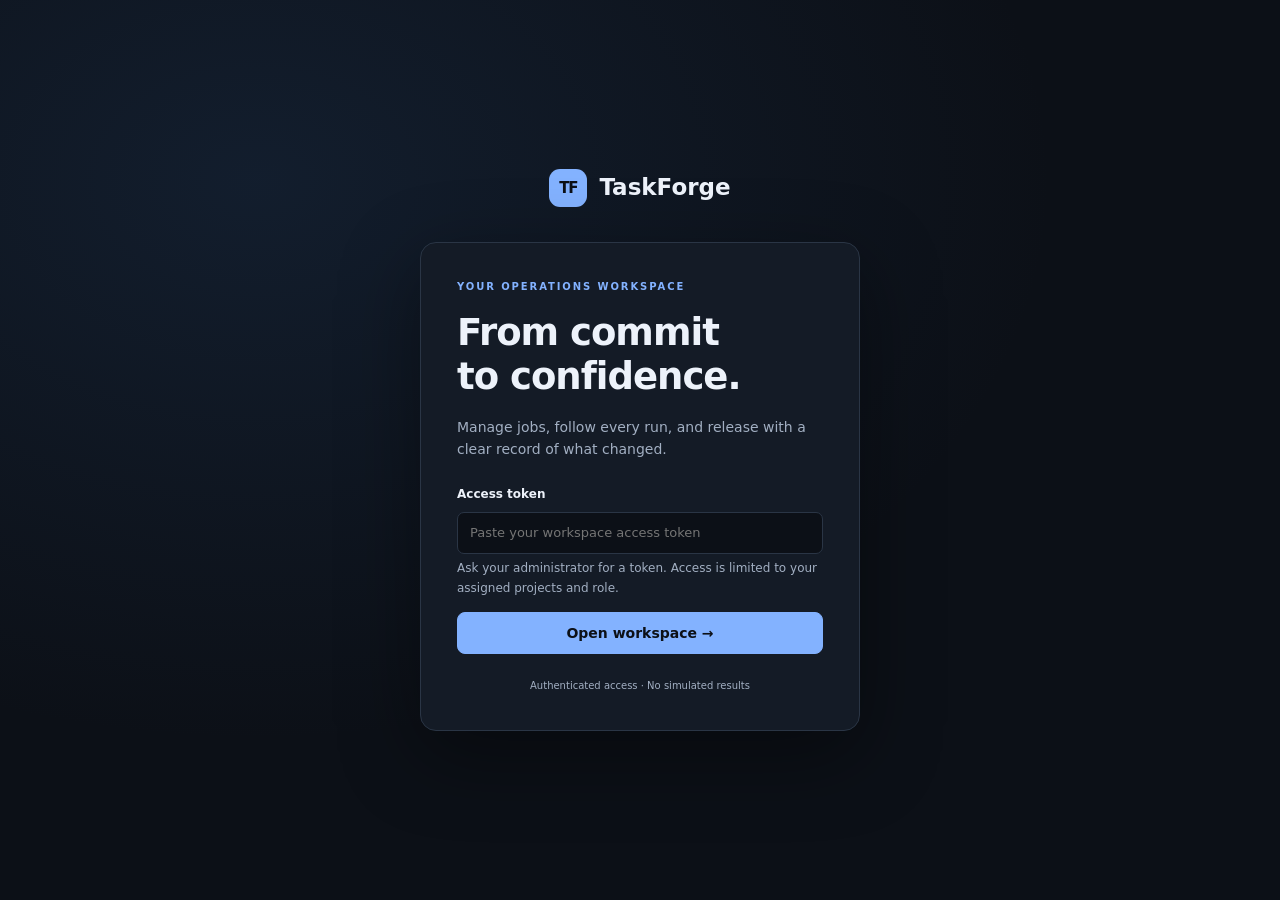
==== taskforge/dashboard/index.html @ 5762fb75 "add new change" ====
<!doctype html>
<html lang="en" data-theme="dark"><head><meta charset="utf-8"><meta name="viewport" content="width=device-width,initial-scale=1"><meta name="description" content="TaskForge pipeline operations and controlled deployments."><title>TaskForge · Pipeline operations</title><link rel="icon" href="data:,"><link rel="stylesheet" href="styles.css"><script src="app.js" defer></script></head><body>
<a class="skip-link" href="#main">Skip to content</a>
<section id="login" class="login-wrap"><div class="login-brand"><span class="brand-mark">TF</span>TaskForge</div><form id="login-form" class="login-card"><span class="eyebrow">YOUR OPERATIONS WORKSPACE</span><h1>From commit<br>to confidence.</h1><p class="muted">Manage jobs, follow every run, and release with a clear record of what changed.</p><label for="access-token">Access token</label><input id="access-token" type="password" required minlength="32" autocomplete="off" placeholder="Paste your workspace access token"><p class="hint">Ask your administrator for a token. Access is limited to your assigned projects and role.</p><p id="login-error" class="error-text" role="alert"></p><button class="primary" id="connect" type="submit">Open workspace →</button><div class="login-foot">Authenticated access · No simulated results</div></form></section>
<div id="workspace" class="app-shell" hidden><aside class="sidebar"><a class="brand" href="#overview"><span class="brand-mark">TF</span><span>TaskForge<small>PIPELINE OPERATIONS</small></span></a><span class="nav-label">WORKSPACE</span><nav id="navigation" aria-label="Main navigation"></nav><div class="sidebar-bottom"><span class="status-dot"></span><span id="connection">Connected</span><small id="identity"></small></div></aside>
<div class="main-wrap"><header class="topbar"><div class="breadcrumb">Workspace <span>/</span> <strong id="breadcrumb">Overview</strong></div><div class="topbar-actions"><button id="refresh" class="quiet">Refresh</button><button id="theme" class="quiet">Light mode</button><button id="logout" class="quiet">Sign out</button></div></header><div id="connection-error" class="connection-error" role="alert" hidden></div><main id="main" tabindex="-1"><div class="page-heading"><div><span class="eyebrow" id="page-eyebrow">WORKSPACE PULSE</span><h1 id="page-title">Overview</h1><p id="page-description" class="muted"></p></div><div id="page-actions"></div></div><div id="content" aria-live="polite"></div><footer>TaskForge · <span id="updated">Waiting for data</span></footer></main></div></div>
<dialog id="editor" aria-labelledby="dialog-title"><div class="dialog-heading"><div><span class="eyebrow" id="dialog-eyebrow">CONFIGURATION</span><h2 id="dialog-title">Create job</h2></div><button class="icon-button" id="close-dialog" aria-label="Close dialog">×</button></div><div id="dialog-content"></div></dialog><div id="toast-region" class="toast-region" role="status" aria-live="polite"></div></body></html>
---- taskforge/dashboard/styles.css ----
:root{font-family:Inter,ui-sans-serif,system-ui,-apple-system,"Segoe UI",sans-serif;color-scheme:dark;--bg:#0c1017;--sidebar:#10151e;--panel:#141b26;--panel2:#1b2432;--line:#2a3545;--text:#edf2fa;--muted:#a2afc2;--accent:#83b2ff;--accent-bg:#223e67;--green:#7bddba;--red:#ff9d9d;--amber:#f7ce79;--shadow:0 24px 80px #0006}
:root[data-theme=light]{color-scheme:light;--bg:#f4f6fa;--sidebar:#fff;--panel:#fff;--panel2:#edf1f7;--line:#d6dee9;--text:#192538;--muted:#526378;--accent:#225bb4;--accent-bg:#e1ecff;--green:#127a54;--red:#b32d39;--amber:#845c05;--shadow:0 24px 80px #19253825}
*{box-sizing:border-box}body{margin:0;background:var(--bg);color:var(--text);font-size:14px;line-height:1.6}[hidden]{display:none!important}button,input,textarea,select{font:inherit}button{cursor:pointer;border:1px solid var(--line);background:var(--panel2);color:var(--text);border-radius:8px;padding:9px 15px;min-height:40px;font-weight:600}button:hover:not(:disabled){background:var(--line)}button:disabled{opacity:.45;cursor:not-allowed}button.primary{background:var(--accent);border-color:var(--accent);color:var(--bg)}button.primary:hover:not(:disabled){filter:brightness(1.12);background:var(--accent)}button.quiet{background:transparent;border-color:transparent;color:var(--muted)}button.danger{color:var(--red)}a{color:var(--accent);text-decoration:none}:focus-visible{outline:3px solid var(--accent);outline-offset:3px}h1,h2,h3,p{margin-top:0}h1{font-size:32px;line-height:1.2;letter-spacing:-1px;margin-bottom:10px}h2{font-size:20px;line-height:1.3;letter-spacing:-.4px;margin-bottom:8px}h3{font-size:15px;margin-bottom:6px}small,.muted,.hint{color:var(--muted)}.eyebrow{display:block;color:var(--accent);font-size:10px;font-weight:750;letter-spacing:1.9px;margin-bottom:12px}.hint{font-size:12px;line-height:1.6;margin:5px 0 14px}.skip-link{position:absolute;left:20px;top:-80px;padding:10px;background:var(--panel);z-index:99}.skip-link:focus{top:10px}.brand-mark{display:grid;place-items:center;width:38px;height:38px;border-radius:11px;background:var(--accent);color:var(--bg);font-size:15px;font-weight:850;letter-spacing:-1px;flex-shrink:0}.app-shell{display:flex;min-height:100vh}.sidebar{width:240px;position:fixed;inset:0 auto 0 0;background:var(--sidebar);border-right:1px solid var(--line);padding:28px 18px;display:flex;flex-direction:column}.brand{display:flex;align-items:center;gap:12px;color:var(--text);font-size:20px;font-weight:750;margin:0 8px 45px}.brand small{display:block;font-size:8px;letter-spacing:1.3px;margin-top:2px}.nav-label{font-size:9px;letter-spacing:1.8px;color:var(--muted);padding:0 14px;margin-bottom:12px}nav{display:flex;flex-direction:column;gap:6px}.nav-link{display:flex;align-items:center;gap:13px;border-radius:8px;color:var(--muted);padding:10px 14px;font-weight:550}.nav-link:hover{background:var(--panel2);color:var(--text)}.nav-link[aria-current=page]{background:var(--accent-bg);color:var(--accent)}.nav-symbol{font-size:17px;width:20px;text-align:center}.sidebar-bottom{margin-top:auto;padding:20px 12px 0;border-top:1px solid var(--line);font-size:12px}.sidebar-bottom small{display:block;margin-top:8px}.status-dot{display:inline-block;width:7px;height:7px;border-radius:50%;background:var(--green);margin-right:8px}.main-wrap{margin-left:240px;flex:1;min-width:0}.topbar{height:76px;border-bottom:1px solid var(--line);display:flex;justify-content:space-between;align-items:center;padding:0 38px;background:var(--sidebar)}.breadcrumb{color:var(--muted);font-size:12px}.breadcrumb span{margin:0 12px;color:var(--line)}.breadcrumb strong{font-weight:500;color:var(--text)}.topbar-actions{display:flex;gap:4px}.topbar-actions button{font-size:12px}main{padding:36px 38px 20px;max-width:1600px;margin:0 auto}.page-heading{display:flex;justify-content:space-between;align-items:center;gap:20px;margin-bottom:28px}.page-heading p{margin:0}#page-actions{display:flex;gap:8px;flex-shrink:0}.stat-grid{display:grid;grid-template-columns:repeat(4,1fr);gap:16px;margin-bottom:26px}.stat-card,.panel{background:var(--panel);border:1px solid var(--line);border-radius:12px}.stat-card{padding:21px 23px}.stat-label{color:var(--muted);font-size:12px;display:flex;justify-content:space-between}.stat-value{font-size:34px;font-weight:650;letter-spacing:-1.3px;margin:10px 0 3px;line-height:1.1}.stat-caption{font-size:11px;color:var(--muted)}.panel{overflow:hidden;margin-bottom:20px}.panel-heading{padding:20px 23px;border-bottom:1px solid var(--line);display:flex;align-items:center;justify-content:space-between;gap:12px}.panel-heading h2{font-size:15px;margin:0}.panel-body{padding:22px}.panel-heading small{font-size:11px}.table-wrap{overflow:auto}table{width:100%;border-collapse:collapse;text-align:left;white-space:nowrap}th{font-size:10px;text-transform:uppercase;letter-spacing:1px;color:var(--muted);font-weight:600;padding:13px 22px;background:var(--panel2)}td{padding:17px 22px;border-top:1px solid var(--line);font-size:12px}td .cell-title{font-size:13px;font-weight:600;display:block;color:var(--text)}td small{display:block;font-size:11px;margin-top:3px}td button{font-size:11px;padding:6px 10px;min-height:34px;margin-right:5px}tbody tr:hover{background:var(--panel2)}.badge{display:inline-flex;align-items:center;gap:6px;font-size:10px;font-weight:650;padding:4px 9px;border:1px solid var(--line);border-radius:6px;text-transform:capitalize}.badge:before{content:"";width:5px;height:5px;background:currentColor;border-radius:50%}.badge.success,.badge.active{color:var(--green)}.badge.failed,.badge.lost,.badge.timed_out{color:var(--red)}.badge.running,.badge.queued{color:var(--accent)}.badge.waiting_approval,.badge.paused{color:var(--amber)}.badge.cancelled,.badge.skipped{color:var(--muted)}.empty{padding:54px 24px;text-align:center}.empty-symbol{font-size:29px;color:var(--accent);margin-bottom:14px}.empty h3{font-size:17px}.empty p{max-width:430px;margin:8px auto 20px;color:var(--muted);font-size:13px}.toolbar{display:flex;gap:12px;margin-bottom:20px}.toolbar input{max-width:420px}.grid-2{display:grid;grid-template-columns:1fr 1fr;gap:20px}.flow{display:flex;flex-wrap:wrap;gap:10px;align-items:center}.flow-step{border:1px solid var(--line);padding:12px 16px;border-radius:8px;background:var(--panel2);min-width:130px}.flow-step strong{display:block;font-size:12px}.flow-step small{font-size:10px}.flow-arrow{color:var(--muted)}.info-strip{border:1px solid var(--line);border-left:3px solid var(--accent);padding:14px 18px;border-radius:8px;color:var(--muted);font-size:12px;margin-bottom:22px;background:var(--panel);overflow-wrap:anywhere}.connection-error{padding:12px 38px;background:var(--panel2);color:var(--red);border-bottom:1px solid var(--red)}footer{margin-top:32px;color:var(--muted);font-size:10px}dialog{border:1px solid var(--line);border-radius:15px;background:var(--panel);color:var(--text);width:min(780px,calc(100vw - 32px));max-height:90vh;padding:0;box-shadow:var(--shadow)}dialog::backdrop{background:#03070dcc;backdrop-filter:blur(4px)}.dialog-heading{padding:23px 27px;border-bottom:1px solid var(--line);display:flex;justify-content:space-between;align-items:center}.dialog-heading .eyebrow{margin-bottom:6px}.dialog-heading h2{margin:0}.icon-button{font-size:25px;font-weight:400;padding:0 12px;background:transparent;border:0}#dialog-content{padding:25px 27px}.form-grid{display:grid;grid-template-columns:1fr 1fr;gap:16px}.field{margin-bottom:16px}.field label,label{display:block;font-size:12px;font-weight:600;margin-bottom:7px}.field.full{grid-column:1/-1}input,textarea,select{width:100%;background:var(--bg);border:1px solid var(--line);border-radius:7px;padding:10px 12px;color:var(--text);min-height:42px;font-size:13px}textarea{resize:vertical;min-height:105px;font-family:ui-monospace,Consolas,monospace;line-height:1.6}input[readonly]{color:var(--muted)}.form-actions{display:flex;justify-content:flex-end;gap:10px;border-top:1px solid var(--line);padding-top:20px;margin-top:15px}.error-text{color:var(--red);font-size:12px;white-space:pre-wrap}.log-terminal{background:#080d14;color:#d6e2f2;border:1px solid var(--line);border-radius:8px;white-space:pre-wrap;overflow-wrap:anywhere;overflow:auto;max-height:400px;min-height:150px;padding:18px;font:12px/1.7 ui-monospace,Consolas,monospace}.detail-grid{display:grid;grid-template-columns:1fr 1fr;gap:14px;margin:16px 0}.detail-item{overflow-wrap:anywhere}.detail-item small{display:block;font-size:10px;text-transform:uppercase;letter-spacing:.7px}.detail-item strong{font-size:12px;font-weight:500}.artifact{display:flex;align-items:center;justify-content:space-between;gap:10px;padding:12px 0;border-top:1px solid var(--line)}.artifact small{display:block;font-family:monospace;overflow-wrap:anywhere}.toast-region{position:fixed;bottom:24px;right:24px;z-index:100;display:grid;gap:10px;max-width:380px}.toast{border:1px solid var(--line);border-left:3px solid var(--green);border-radius:9px;background:var(--panel);padding:14px 18px;box-shadow:var(--shadow);font-size:12px}.toast.error{border-left-color:var(--red)}.login-wrap{min-height:100vh;display:flex;flex-direction:column;align-items:center;justify-content:center;background:radial-gradient(ellipse at 20% 20%,#24436b44,transparent 55%);padding:32px 20px}.login-brand{display:flex;align-items:center;gap:12px;font-size:23px;font-weight:750;margin-bottom:35px}.login-card{max-width:440px;width:100%;padding:36px;background:var(--panel);border:1px solid var(--line);border-radius:16px;box-shadow:var(--shadow)}.login-card h1{font-size:37px;margin:16px 0}.login-card label{margin-top:25px}.login-card button{width:100%}.login-foot{font-size:10px;color:var(--muted);margin-top:24px;text-align:center}.pagination{display:flex;justify-content:flex-end;align-items:center;gap:12px;padding:15px 22px;color:var(--muted);font-size:12px}
@media(max-width:1050px){.sidebar{width:200px;padding:24px 12px}.main-wrap{margin-left:200px}main{padding:28px 24px}.topbar{padding:0 24px}.stat-grid{grid-template-columns:repeat(2,1fr)}.grid-2{grid-template-columns:1fr}}
@media(max-width:720px){.app-shell{display:block}.sidebar{position:static;width:100%;padding:16px;border-right:0;border-bottom:1px solid var(--line)}.brand{margin:0 0 17px;font-size:18px}.brand small,.nav-label,.sidebar-bottom{display:none}nav{flex-direction:row;overflow:auto;gap:4px}.nav-link{padding:8px 12px;font-size:12px;white-space:nowrap}.nav-symbol{display:none}.main-wrap{margin-left:0}.topbar{padding:0 16px;height:58px}.breadcrumb{display:none}.topbar-actions{margin-left:auto}main{padding:25px 16px}.page-heading{align-items:flex-start;flex-direction:column;gap:15px}h1{font-size:28px}.stat-grid{gap:10px}.stat-card{padding:17px}.stat-value{font-size:28px}.form-grid,.detail-grid{grid-template-columns:1fr}.dialog-heading,#dialog-content{padding:20px}.toolbar{flex-wrap:wrap}.toast-region{left:16px;right:16px;bottom:16px;max-width:none}.login-card{padding:27px}td,th{padding:13px 16px}.connection-error{padding:12px 16px}}
@media(prefers-reduced-motion:reduce){*{transition:none!important;scroll-behavior:auto!important}}
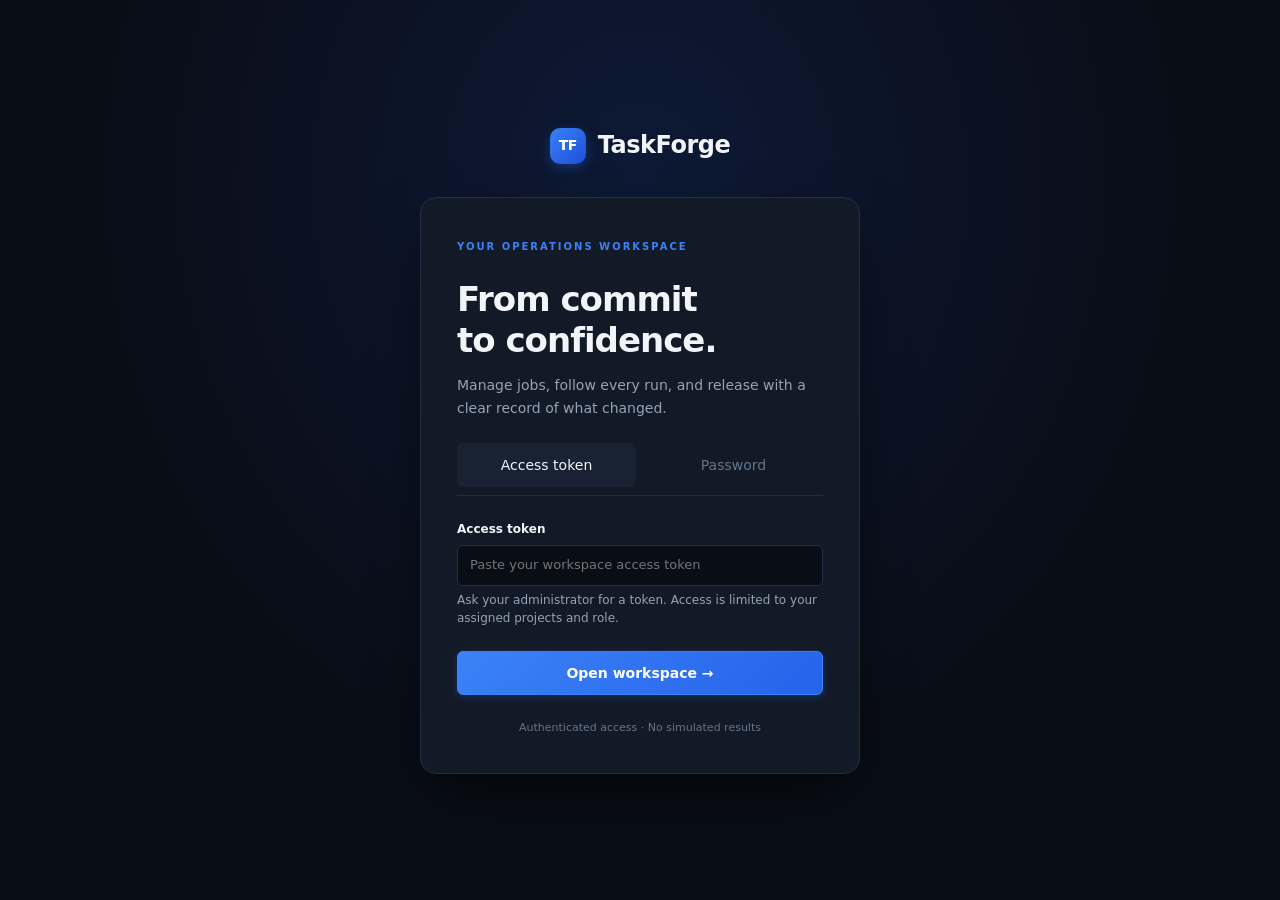
==== commit b0e90c0d: "feat: implement Jenkins Core Phase 1 & 2 features, full test suite and documentation - Freestyle mul" ====
--- a/taskforge/dashboard/index.html
+++ b/taskforge/dashboard/index.html
@@ -1,7 +1,54 @@
 <!doctype html>
 <html lang="en" data-theme="dark"><head><meta charset="utf-8"><meta name="viewport" content="width=device-width,initial-scale=1"><meta name="description" content="TaskForge pipeline operations and controlled deployments."><title>TaskForge · Pipeline operations</title><link rel="icon" href="data:,"><link rel="stylesheet" href="styles.css"><script src="app.js" defer></script></head><body>
 <a class="skip-link" href="#main">Skip to content</a>
-<section id="login" class="login-wrap"><div class="login-brand"><span class="brand-mark">TF</span>TaskForge</div><form id="login-form" class="login-card"><span class="eyebrow">YOUR OPERATIONS WORKSPACE</span><h1>From commit<br>to confidence.</h1><p class="muted">Manage jobs, follow every run, and release with a clear record of what changed.</p><label for="access-token">Access token</label><input id="access-token" type="password" required minlength="32" autocomplete="off" placeholder="Paste your workspace access token"><p class="hint">Ask your administrator for a token. Access is limited to your assigned projects and role.</p><p id="login-error" class="error-text" role="alert"></p><button class="primary" id="connect" type="submit">Open workspace →</button><div class="login-foot">Authenticated access · No simulated results</div></form></section>
+<section id="login" class="login-wrap">
+  <div class="login-brand"><span class="brand-mark">TF</span>TaskForge</div>
+  <form id="login-form" class="login-card">
+    <span class="eyebrow" id="auth-card-eyebrow">YOUR OPERATIONS WORKSPACE</span>
+    <h1 id="auth-card-title">From commit<br>to confidence.</h1>
+    <p class="muted" id="auth-card-desc">Manage jobs, follow every run, and release with a clear record of what changed.</p>
+    
+    <div id="auth-mode-switch" class="auth-tabs">
+      <button type="button" id="tab-token" class="auth-tab-btn active">Access token</button>
+      <button type="button" id="tab-password" class="auth-tab-btn">Password</button>
+      <button type="button" id="tab-wizard" class="auth-tab-btn" hidden>Setup Wizard</button>
+    </div>
+
+    <div id="token-fields">
+      <label for="access-token">Access token</label>
+      <input id="access-token" type="password" autocomplete="off" placeholder="Paste your workspace access token">
+      <p class="hint">Ask your administrator for a token. Access is limited to your assigned projects and role.</p>
+    </div>
+
+    <div id="password-fields" hidden>
+      <label for="login-username">Account username</label>
+      <input id="login-username" type="text" autocomplete="username" placeholder="Enter username">
+      <label for="login-password" style="margin-top:10px;">Password</label>
+      <input id="login-password" type="password" autocomplete="current-password" placeholder="Enter password">
+      <p class="hint">Local accounts created during setup or assigned by your administrator.</p>
+    </div>
+
+    <div id="wizard-fields" hidden>
+      <div id="wizard-step-1">
+        <label for="wizard-unlock-key">Unlock key</label>
+        <input id="wizard-unlock-key" type="password" autocomplete="off" placeholder="Paste unlock key">
+        <p class="hint">The initial unlock key was generated and stored in <code>.taskforge/initial_admin_password</code>.</p>
+      </div>
+      <div id="wizard-step-2" hidden>
+        <label for="wizard-username">Administrator username</label>
+        <input id="wizard-username" type="text" autocomplete="username" placeholder="admin">
+        <label for="wizard-password" style="margin-top:10px;">Administrator password</label>
+        <input id="wizard-password" type="password" autocomplete="new-password" placeholder="Choose a secure password">
+        <label for="wizard-url" style="margin-top:10px;">Instance URL</label>
+        <input id="wizard-url" type="url" placeholder="http://127.0.0.1:8080">
+      </div>
+    </div>
+
+    <p id="login-error" class="error-text" role="alert"></p>
+    <button class="primary" id="connect" type="submit">Open workspace →</button>
+    <div class="login-foot">Authenticated access · No simulated results</div>
+  </form>
+</section>
 <div id="workspace" class="app-shell" hidden><aside class="sidebar"><a class="brand" href="#overview"><span class="brand-mark">TF</span><span>TaskForge<small>PIPELINE OPERATIONS</small></span></a><span class="nav-label">WORKSPACE</span><nav id="navigation" aria-label="Main navigation"></nav><div class="sidebar-bottom"><span class="status-dot"></span><span id="connection">Connected</span><small id="identity"></small></div></aside>
 <div class="main-wrap"><header class="topbar"><div class="breadcrumb">Workspace <span>/</span> <strong id="breadcrumb">Overview</strong></div><div class="topbar-actions"><button id="refresh" class="quiet">Refresh</button><button id="theme" class="quiet">Light mode</button><button id="logout" class="quiet">Sign out</button></div></header><div id="connection-error" class="connection-error" role="alert" hidden></div><main id="main" tabindex="-1"><div class="page-heading"><div><span class="eyebrow" id="page-eyebrow">WORKSPACE PULSE</span><h1 id="page-title">Overview</h1><p id="page-description" class="muted"></p></div><div id="page-actions"></div></div><div id="content" aria-live="polite"></div><footer>TaskForge · <span id="updated">Waiting for data</span></footer></main></div></div>
 <dialog id="editor" aria-labelledby="dialog-title"><div class="dialog-heading"><div><span class="eyebrow" id="dialog-eyebrow">CONFIGURATION</span><h2 id="dialog-title">Create job</h2></div><button class="icon-button" id="close-dialog" aria-label="Close dialog">×</button></div><div id="dialog-content"></div></dialog><div id="toast-region" class="toast-region" role="status" aria-live="polite"></div></body></html>
--- a/taskforge/dashboard/styles.css
+++ b/taskforge/dashboard/styles.css
@@ -1,7 +1,1595 @@
-:root{font-family:Inter,ui-sans-serif,system-ui,-apple-system,"Segoe UI",sans-serif;color-scheme:dark;--bg:#0c1017;--sidebar:#10151e;--panel:#141b26;--panel2:#1b2432;--line:#2a3545;--text:#edf2fa;--muted:#a2afc2;--accent:#83b2ff;--accent-bg:#223e67;--green:#7bddba;--red:#ff9d9d;--amber:#f7ce79;--shadow:0 24px 80px #0006}
-:root[data-theme=light]{color-scheme:light;--bg:#f4f6fa;--sidebar:#fff;--panel:#fff;--panel2:#edf1f7;--line:#d6dee9;--text:#192538;--muted:#526378;--accent:#225bb4;--accent-bg:#e1ecff;--green:#127a54;--red:#b32d39;--amber:#845c05;--shadow:0 24px 80px #19253825}
-*{box-sizing:border-box}body{margin:0;background:var(--bg);color:var(--text);font-size:14px;line-height:1.6}[hidden]{display:none!important}button,input,textarea,select{font:inherit}button{cursor:pointer;border:1px solid var(--line);background:var(--panel2);color:var(--text);border-radius:8px;padding:9px 15px;min-height:40px;font-weight:600}button:hover:not(:disabled){background:var(--line)}button:disabled{opacity:.45;cursor:not-allowed}button.primary{background:var(--accent);border-color:var(--accent);color:var(--bg)}button.primary:hover:not(:disabled){filter:brightness(1.12);background:var(--accent)}button.quiet{background:transparent;border-color:transparent;color:var(--muted)}button.danger{color:var(--red)}a{color:var(--accent);text-decoration:none}:focus-visible{outline:3px solid var(--accent);outline-offset:3px}h1,h2,h3,p{margin-top:0}h1{font-size:32px;line-height:1.2;letter-spacing:-1px;margin-bottom:10px}h2{font-size:20px;line-height:1.3;letter-spacing:-.4px;margin-bottom:8px}h3{font-size:15px;margin-bottom:6px}small,.muted,.hint{color:var(--muted)}.eyebrow{display:block;color:var(--accent);font-size:10px;font-weight:750;letter-spacing:1.9px;margin-bottom:12px}.hint{font-size:12px;line-height:1.6;margin:5px 0 14px}.skip-link{position:absolute;left:20px;top:-80px;padding:10px;background:var(--panel);z-index:99}.skip-link:focus{top:10px}.brand-mark{display:grid;place-items:center;width:38px;height:38px;border-radius:11px;background:var(--accent);color:var(--bg);font-size:15px;font-weight:850;letter-spacing:-1px;flex-shrink:0}.app-shell{display:flex;min-height:100vh}.sidebar{width:240px;position:fixed;inset:0 auto 0 0;background:var(--sidebar);border-right:1px solid var(--line);padding:28px 18px;display:flex;flex-direction:column}.brand{display:flex;align-items:center;gap:12px;color:var(--text);font-size:20px;font-weight:750;margin:0 8px 45px}.brand small{display:block;font-size:8px;letter-spacing:1.3px;margin-top:2px}.nav-label{font-size:9px;letter-spacing:1.8px;color:var(--muted);padding:0 14px;margin-bottom:12px}nav{display:flex;flex-direction:column;gap:6px}.nav-link{display:flex;align-items:center;gap:13px;border-radius:8px;color:var(--muted);padding:10px 14px;font-weight:550}.nav-link:hover{background:var(--panel2);color:var(--text)}.nav-link[aria-current=page]{background:var(--accent-bg);color:var(--accent)}.nav-symbol{font-size:17px;width:20px;text-align:center}.sidebar-bottom{margin-top:auto;padding:20px 12px 0;border-top:1px solid var(--line);font-size:12px}.sidebar-bottom small{display:block;margin-top:8px}.status-dot{display:inline-block;width:7px;height:7px;border-radius:50%;background:var(--green);margin-right:8px}.main-wrap{margin-left:240px;flex:1;min-width:0}.topbar{height:76px;border-bottom:1px solid var(--line);display:flex;justify-content:space-between;align-items:center;padding:0 38px;background:var(--sidebar)}.breadcrumb{color:var(--muted);font-size:12px}.breadcrumb span{margin:0 12px;color:var(--line)}.breadcrumb strong{font-weight:500;color:var(--text)}.topbar-actions{display:flex;gap:4px}.topbar-actions button{font-size:12px}main{padding:36px 38px 20px;max-width:1600px;margin:0 auto}.page-heading{display:flex;justify-content:space-between;align-items:center;gap:20px;margin-bottom:28px}.page-heading p{margin:0}#page-actions{display:flex;gap:8px;flex-shrink:0}.stat-grid{display:grid;grid-template-columns:repeat(4,1fr);gap:16px;margin-bottom:26px}.stat-card,.panel{background:var(--panel);border:1px solid var(--line);border-radius:12px}.stat-card{padding:21px 23px}.stat-label{color:var(--muted);font-size:12px;display:flex;justify-content:space-between}.stat-value{font-size:34px;font-weight:650;letter-spacing:-1.3px;margin:10px 0 3px;line-height:1.1}.stat-caption{font-size:11px;color:var(--muted)}.panel{overflow:hidden;margin-bottom:20px}.panel-heading{padding:20px 23px;border-bottom:1px solid var(--line);display:flex;align-items:center;justify-content:space-between;gap:12px}.panel-heading h2{font-size:15px;margin:0}.panel-body{padding:22px}.panel-heading small{font-size:11px}.table-wrap{overflow:auto}table{width:100%;border-collapse:collapse;text-align:left;white-space:nowrap}th{font-size:10px;text-transform:uppercase;letter-spacing:1px;color:var(--muted);font-weight:600;padding:13px 22px;background:var(--panel2)}td{padding:17px 22px;border-top:1px solid var(--line);font-size:12px}td .cell-title{font-size:13px;font-weight:600;display:block;color:var(--text)}td small{display:block;font-size:11px;margin-top:3px}td button{font-size:11px;padding:6px 10px;min-height:34px;margin-right:5px}tbody tr:hover{background:var(--panel2)}.badge{display:inline-flex;align-items:center;gap:6px;font-size:10px;font-weight:650;padding:4px 9px;border:1px solid var(--line);border-radius:6px;text-transform:capitalize}.badge:before{content:"";width:5px;height:5px;background:currentColor;border-radius:50%}.badge.success,.badge.active{color:var(--green)}.badge.failed,.badge.lost,.badge.timed_out{color:var(--red)}.badge.running,.badge.queued{color:var(--accent)}.badge.waiting_approval,.badge.paused{color:var(--amber)}.badge.cancelled,.badge.skipped{color:var(--muted)}.empty{padding:54px 24px;text-align:center}.empty-symbol{font-size:29px;color:var(--accent);margin-bottom:14px}.empty h3{font-size:17px}.empty p{max-width:430px;margin:8px auto 20px;color:var(--muted);font-size:13px}.toolbar{display:flex;gap:12px;margin-bottom:20px}.toolbar input{max-width:420px}.grid-2{display:grid;grid-template-columns:1fr 1fr;gap:20px}.flow{display:flex;flex-wrap:wrap;gap:10px;align-items:center}.flow-step{border:1px solid var(--line);padding:12px 16px;border-radius:8px;background:var(--panel2);min-width:130px}.flow-step strong{display:block;font-size:12px}.flow-step small{font-size:10px}.flow-arrow{color:var(--muted)}.info-strip{border:1px solid var(--line);border-left:3px solid var(--accent);padding:14px 18px;border-radius:8px;color:var(--muted);font-size:12px;margin-bottom:22px;background:var(--panel);overflow-wrap:anywhere}.connection-error{padding:12px 38px;background:var(--panel2);color:var(--red);border-bottom:1px solid var(--red)}footer{margin-top:32px;color:var(--muted);font-size:10px}dialog{border:1px solid var(--line);border-radius:15px;background:var(--panel);color:var(--text);width:min(780px,calc(100vw - 32px));max-height:90vh;padding:0;box-shadow:var(--shadow)}dialog::backdrop{background:#03070dcc;backdrop-filter:blur(4px)}.dialog-heading{padding:23px 27px;border-bottom:1px solid var(--line);display:flex;justify-content:space-between;align-items:center}.dialog-heading .eyebrow{margin-bottom:6px}.dialog-heading h2{margin:0}.icon-button{font-size:25px;font-weight:400;padding:0 12px;background:transparent;border:0}#dialog-content{padding:25px 27px}.form-grid{display:grid;grid-template-columns:1fr 1fr;gap:16px}.field{margin-bottom:16px}.field label,label{display:block;font-size:12px;font-weight:600;margin-bottom:7px}.field.full{grid-column:1/-1}input,textarea,select{width:100%;background:var(--bg);border:1px solid var(--line);border-radius:7px;padding:10px 12px;color:var(--text);min-height:42px;font-size:13px}textarea{resize:vertical;min-height:105px;font-family:ui-monospace,Consolas,monospace;line-height:1.6}input[readonly]{color:var(--muted)}.form-actions{display:flex;justify-content:flex-end;gap:10px;border-top:1px solid var(--line);padding-top:20px;margin-top:15px}.error-text{color:var(--red);font-size:12px;white-space:pre-wrap}.log-terminal{background:#080d14;color:#d6e2f2;border:1px solid var(--line);border-radius:8px;white-space:pre-wrap;overflow-wrap:anywhere;overflow:auto;max-height:400px;min-height:150px;padding:18px;font:12px/1.7 ui-monospace,Consolas,monospace}.detail-grid{display:grid;grid-template-columns:1fr 1fr;gap:14px;margin:16px 0}.detail-item{overflow-wrap:anywhere}.detail-item small{display:block;font-size:10px;text-transform:uppercase;letter-spacing:.7px}.detail-item strong{font-size:12px;font-weight:500}.artifact{display:flex;align-items:center;justify-content:space-between;gap:10px;padding:12px 0;border-top:1px solid var(--line)}.artifact small{display:block;font-family:monospace;overflow-wrap:anywhere}.toast-region{position:fixed;bottom:24px;right:24px;z-index:100;display:grid;gap:10px;max-width:380px}.toast{border:1px solid var(--line);border-left:3px solid var(--green);border-radius:9px;background:var(--panel);padding:14px 18px;box-shadow:var(--shadow);font-size:12px}.toast.error{border-left-color:var(--red)}.login-wrap{min-height:100vh;display:flex;flex-direction:column;align-items:center;justify-content:center;background:radial-gradient(ellipse at 20% 20%,#24436b44,transparent 55%);padding:32px 20px}.login-brand{display:flex;align-items:center;gap:12px;font-size:23px;font-weight:750;margin-bottom:35px}.login-card{max-width:440px;width:100%;padding:36px;background:var(--panel);border:1px solid var(--line);border-radius:16px;box-shadow:var(--shadow)}.login-card h1{font-size:37px;margin:16px 0}.login-card label{margin-top:25px}.login-card button{width:100%}.login-foot{font-size:10px;color:var(--muted);margin-top:24px;text-align:center}.pagination{display:flex;justify-content:flex-end;align-items:center;gap:12px;padding:15px 22px;color:var(--muted);font-size:12px}
-@media(max-width:1050px){.sidebar{width:200px;padding:24px 12px}.main-wrap{margin-left:200px}main{padding:28px 24px}.topbar{padding:0 24px}.stat-grid{grid-template-columns:repeat(2,1fr)}.grid-2{grid-template-columns:1fr}}
-@media(max-width:720px){.app-shell{display:block}.sidebar{position:static;width:100%;padding:16px;border-right:0;border-bottom:1px solid var(--line)}.brand{margin:0 0 17px;font-size:18px}.brand small,.nav-label,.sidebar-bottom{display:none}nav{flex-direction:row;overflow:auto;gap:4px}.nav-link{padding:8px 12px;font-size:12px;white-space:nowrap}.nav-symbol{display:none}.main-wrap{margin-left:0}.topbar{padding:0 16px;height:58px}.breadcrumb{display:none}.topbar-actions{margin-left:auto}main{padding:25px 16px}.page-heading{align-items:flex-start;flex-direction:column;gap:15px}h1{font-size:28px}.stat-grid{gap:10px}.stat-card{padding:17px}.stat-value{font-size:28px}.form-grid,.detail-grid{grid-template-columns:1fr}.dialog-heading,#dialog-content{padding:20px}.toolbar{flex-wrap:wrap}.toast-region{left:16px;right:16px;bottom:16px;max-width:none}.login-card{padding:27px}td,th{padding:13px 16px}.connection-error{padding:12px 16px}}
-@media(prefers-reduced-motion:reduce){*{transition:none!important;scroll-behavior:auto!important}}
-
+:root {
+  font-family: Inter, ui-sans-serif, system-ui, -apple-system, "Segoe UI", Roboto, sans-serif;
+  color-scheme: dark;
+  --bg: #090d16;
+  --bg-subtle: #0f1523;
+  --sidebar: #0c121d;
+  --panel: #131a27;
+  --panel-hover: #182234;
+  --panel2: #182232;
+  --line: #223046;
+  --line-light: #2c3e59;
+  --text: #f1f5f9;
+  --text-muted: #94a3b8;
+  --muted: #64748b;
+  --accent: #3b82f6;
+  --accent-hover: #60a5fa;
+  --accent-bg: rgba(59, 130, 246, 0.12);
+  --accent-border: rgba(59, 130, 246, 0.3);
+  --accent-glow: 0 0 24px rgba(59, 130, 246, 0.25);
+  --green: #10b981;
+  --green-bg: rgba(16, 185, 129, 0.12);
+  --green-border: rgba(16, 185, 129, 0.3);
+  --red: #f43f5e;
+  --red-bg: rgba(244, 63, 94, 0.12);
+  --red-border: rgba(244, 63, 94, 0.3);
+  --amber: #f59e0b;
+  --amber-bg: rgba(245, 158, 11, 0.12);
+  --amber-border: rgba(245, 158, 11, 0.3);
+  --purple: #8b5cf6;
+  --shadow: 0 16px 40px -12px rgba(0, 0, 0, 0.5);
+  --shadow-lg: 0 24px 60px -15px rgba(0, 0, 0, 0.7);
+  --radius: 10px;
+  --radius-sm: 6px;
+  --radius-lg: 16px;
+  --transition: transform 0.15s cubic-bezier(0.4, 0, 0.2, 1), box-shadow 0.15s cubic-bezier(0.4, 0, 0.2, 1), border-color 0.15s ease;
+}
+
+:root[data-theme="light"] {
+  color-scheme: light;
+  --bg: #f8fafc;
+  --bg-subtle: #f1f5f9;
+  --sidebar: #ffffff;
+  --panel: #ffffff;
+  --panel-hover: #f8fafc;
+  --panel2: #f1f5f9;
+  --line: #e2e8f0;
+  --line-light: #cbd5e1;
+  --text: #0f172a;
+  --text-muted: #475569;
+  --muted: #64748b;
+  --accent: #2563eb;
+  --accent-hover: #1d4ed8;
+  --accent-bg: #eff6ff;
+  --accent-border: rgba(37, 99, 235, 0.25);
+  --accent-glow: 0 0 20px rgba(37, 99, 235, 0.15);
+  --green: #059669;
+  --green-bg: #ecfdf5;
+  --green-border: rgba(5, 150, 105, 0.25);
+  --red: #e11d48;
+  --red-bg: #fff1f2;
+  --red-border: rgba(225, 29, 72, 0.25);
+  --amber: #d97706;
+  --amber-bg: #fffbeb;
+  --amber-border: rgba(217, 119, 6, 0.25);
+  --purple: #7c3aed;
+  --shadow: 0 12px 30px -8px rgba(15, 23, 42, 0.08);
+  --shadow-lg: 0 20px 45px -10px rgba(15, 23, 42, 0.14);
+}
+
+* {
+  box-sizing: border-box;
+}
+
+body {
+  margin: 0;
+  background: var(--bg);
+  color: var(--text);
+  font-size: 14px;
+  line-height: 1.6;
+  -webkit-font-smoothing: antialiased;
+  -moz-osx-font-smoothing: grayscale;
+}
+
+[hidden] {
+  display: none !important;
+}
+
+button, input, textarea, select {
+  font: inherit;
+}
+
+button {
+  cursor: pointer;
+  border: 1px solid var(--line);
+  background: var(--panel2);
+  color: var(--text);
+  border-radius: var(--radius-sm);
+  padding: 8px 16px;
+  min-height: 38px;
+  font-weight: 600;
+  font-size: 13px;
+  display: inline-flex;
+  align-items: center;
+  justify-content: center;
+  gap: 8px;
+  transition: var(--transition);
+}
+
+button:hover:not(:disabled) {
+  background: var(--line);
+  border-color: var(--line-light);
+  transform: translateY(-1px);
+}
+
+button:active:not(:disabled) {
+  transform: translateY(0);
+}
+
+button:disabled {
+  opacity: 0.45;
+  cursor: not-allowed;
+  transform: none;
+}
+
+button.primary {
+  background: linear-gradient(135deg, var(--accent) 0%, #2563eb 100%);
+  border-color: var(--accent);
+  color: #ffffff;
+  box-shadow: 0 2px 8px rgba(37, 99, 235, 0.3);
+}
+
+button.primary:hover:not(:disabled) {
+  background: linear-gradient(135deg, var(--accent-hover) 0%, #1d4ed8 100%);
+  border-color: var(--accent-hover);
+  box-shadow: 0 4px 14px rgba(37, 99, 235, 0.45);
+}
+
+button.secondary {
+  background: var(--panel2);
+  border-color: var(--line);
+  color: var(--text);
+  box-shadow: 0 1px 3px rgba(0, 0, 0, 0.1);
+}
+
+button.secondary:hover:not(:disabled) {
+  background: var(--panel-hover);
+  border-color: var(--accent-border);
+  color: var(--accent);
+}
+
+button.quiet {
+  background: transparent;
+  border-color: transparent;
+  color: var(--text-muted);
+}
+
+button.quiet:hover:not(:disabled) {
+  background: var(--panel2);
+  color: var(--text);
+  border-color: var(--line);
+}
+
+button.danger {
+  color: var(--red);
+  border-color: var(--red-border);
+  background: var(--red-bg);
+}
+
+button.danger:hover:not(:disabled) {
+  background: var(--red);
+  color: #ffffff;
+  border-color: var(--red);
+}
+
+a {
+  color: var(--accent);
+  text-decoration: none;
+  transition: var(--transition);
+}
+
+a:hover {
+  color: var(--accent-hover);
+}
+
+:focus-visible {
+  outline: 2px solid var(--accent);
+  outline-offset: 2px;
+}
+
+h1, h2, h3, p {
+  margin-top: 0;
+}
+
+h1 {
+  font-size: 30px;
+  line-height: 1.2;
+  letter-spacing: -0.8px;
+  margin-bottom: 8px;
+  font-weight: 750;
+}
+
+h2 {
+  font-size: 18px;
+  line-height: 1.3;
+  letter-spacing: -0.3px;
+  margin-bottom: 6px;
+  font-weight: 650;
+}
+
+h3 {
+  font-size: 15px;
+  margin-bottom: 6px;
+  font-weight: 600;
+}
+
+small, .muted, .hint {
+  color: var(--text-muted);
+}
+
+.eyebrow {
+  display: inline-block;
+  color: var(--accent);
+  font-size: 10px;
+  font-weight: 800;
+  letter-spacing: 2px;
+  text-transform: uppercase;
+  margin-bottom: 10px;
+}
+
+.hint {
+  font-size: 12px;
+  line-height: 1.5;
+  margin: 5px 0 14px;
+}
+
+.skip-link {
+  position: absolute;
+  left: 20px;
+  top: -80px;
+  padding: 10px 16px;
+  background: var(--panel);
+  border: 1px solid var(--accent);
+  border-radius: var(--radius-sm);
+  z-index: 999;
+  font-weight: 600;
+}
+
+.skip-link:focus {
+  top: 15px;
+}
+
+.brand-mark {
+  display: grid;
+  place-items: center;
+  width: 36px;
+  height: 36px;
+  border-radius: 10px;
+  background: linear-gradient(135deg, var(--accent) 0%, #1d4ed8 100%);
+  color: #ffffff;
+  font-size: 14px;
+  font-weight: 800;
+  letter-spacing: -0.5px;
+  flex-shrink: 0;
+  box-shadow: 0 4px 12px rgba(37, 99, 235, 0.35);
+}
+
+.app-shell {
+  display: flex;
+  min-height: 100vh;
+}
+
+.sidebar {
+  width: 250px;
+  position: fixed;
+  inset: 0 auto 0 0;
+  background: var(--sidebar);
+  border-right: 1px solid var(--line);
+  padding: 24px 16px;
+  display: flex;
+  flex-direction: column;
+  z-index: 10;
+}
+
+.brand {
+  display: flex;
+  align-items: center;
+  gap: 12px;
+  color: var(--text);
+  font-size: 18px;
+  font-weight: 750;
+  margin: 0 8px 36px;
+}
+
+.brand small {
+  display: block;
+  font-size: 8px;
+  letter-spacing: 1.5px;
+  color: var(--muted);
+  margin-top: 2px;
+  font-weight: 700;
+}
+
+.nav-label {
+  font-size: 10px;
+  font-weight: 750;
+  letter-spacing: 1.6px;
+  color: var(--muted);
+  padding: 0 12px;
+  margin-bottom: 10px;
+}
+
+nav {
+  display: flex;
+  flex-direction: column;
+  gap: 4px;
+}
+
+.nav-link {
+  display: flex;
+  align-items: center;
+  gap: 12px;
+  border-radius: var(--radius-sm);
+  color: var(--text-muted);
+  padding: 9px 12px;
+  font-weight: 550;
+  font-size: 13px;
+  transition: var(--transition);
+}
+
+.nav-link:hover {
+  background: var(--panel2);
+  color: var(--text);
+}
+
+.nav-link[aria-current="page"] {
+  background: var(--accent-bg);
+  color: var(--accent);
+  font-weight: 650;
+  border-left: 3px solid var(--accent);
+}
+
+.nav-symbol {
+  font-size: 15px;
+  width: 18px;
+  text-align: center;
+  opacity: 0.85;
+}
+
+.sidebar-bottom {
+  margin-top: auto;
+  padding: 18px 10px 0;
+  border-top: 1px solid var(--line);
+  font-size: 12px;
+  color: var(--text-muted);
+}
+
+.sidebar-bottom small {
+  display: block;
+  margin-top: 6px;
+  font-size: 11px;
+}
+
+.status-dot {
+  display: inline-block;
+  width: 8px;
+  height: 8px;
+  border-radius: 50%;
+  background: var(--green);
+  margin-right: 8px;
+  box-shadow: 0 0 8px var(--green);
+  animation: pulse-dot 2.5s infinite;
+}
+
+@keyframes pulse-dot {
+  0%, 100% { opacity: 1; transform: scale(1); }
+  50% { opacity: 0.6; transform: scale(0.9); }
+}
+
+.main-wrap {
+  margin-left: 250px;
+  flex: 1;
+  min-width: 0;
+  display: flex;
+  flex-direction: column;
+}
+
+.topbar {
+  height: 70px;
+  border-bottom: 1px solid var(--line);
+  display: flex;
+  justify-content: space-between;
+  align-items: center;
+  padding: 0 36px;
+  background: var(--sidebar);
+  position: sticky;
+  top: 0;
+  z-index: 8;
+  backdrop-filter: blur(12px);
+}
+
+.breadcrumb {
+  color: var(--muted);
+  font-size: 13px;
+}
+
+.breadcrumb span {
+  margin: 0 10px;
+  color: var(--line);
+}
+
+.breadcrumb strong {
+  font-weight: 600;
+  color: var(--text);
+}
+
+.topbar-actions {
+  display: flex;
+  gap: 8px;
+}
+
+main {
+  padding: 32px 36px 40px;
+  max-width: 1600px;
+  margin: 0 auto;
+  width: 100%;
+  flex: 1;
+}
+
+.page-heading {
+  display: flex;
+  justify-content: space-between;
+  align-items: center;
+  gap: 20px;
+  margin-bottom: 26px;
+}
+
+.page-heading p {
+  margin: 0;
+  font-size: 13px;
+}
+
+#page-actions {
+  display: flex;
+  gap: 10px;
+  flex-shrink: 0;
+}
+
+.stat-grid {
+  display: grid;
+  grid-template-columns: repeat(4, 1fr);
+  gap: 16px;
+  margin-bottom: 24px;
+}
+
+.stat-card, .panel {
+  background: var(--panel);
+  border: 1px solid var(--line);
+  border-radius: var(--radius);
+  box-shadow: var(--shadow);
+  transition: var(--transition);
+}
+
+.stat-card {
+  padding: 20px 22px;
+  position: relative;
+  overflow: hidden;
+}
+
+.stat-card::before {
+  content: "";
+  position: absolute;
+  top: 0;
+  left: 0;
+  right: 0;
+  height: 2px;
+  background: linear-gradient(90deg, var(--accent) 0%, transparent 100%);
+  opacity: 0.6;
+}
+
+.stat-card:hover {
+  transform: translateY(-2px);
+  border-color: var(--line-light);
+}
+
+.stat-label {
+  color: var(--text-muted);
+  font-size: 12px;
+  font-weight: 550;
+  display: flex;
+  justify-content: space-between;
+  align-items: center;
+}
+
+.stat-value {
+  font-size: 32px;
+  font-weight: 750;
+  letter-spacing: -1px;
+  margin: 8px 0 4px;
+  line-height: 1.1;
+  font-variant-numeric: tabular-nums;
+  color: var(--text);
+}
+
+.stat-caption {
+  font-size: 11px;
+  color: var(--muted);
+}
+
+.panel {
+  overflow: hidden;
+  margin-bottom: 22px;
+}
+
+.panel-heading {
+  padding: 18px 22px;
+  border-bottom: 1px solid var(--line);
+  display: flex;
+  align-items: center;
+  justify-content: space-between;
+  gap: 12px;
+  background: var(--panel);
+}
+
+.panel-heading h2 {
+  font-size: 15px;
+  margin: 0;
+  display: flex;
+  align-items: center;
+  gap: 8px;
+}
+
+.panel-body {
+  padding: 22px;
+}
+
+.panel-heading small {
+  font-size: 11px;
+  color: var(--muted);
+}
+
+.table-wrap {
+  overflow-x: auto;
+}
+
+table {
+  width: 100%;
+  border-collapse: collapse;
+  text-align: left;
+  white-space: nowrap;
+}
+
+th {
+  font-size: 11px;
+  text-transform: uppercase;
+  letter-spacing: 0.8px;
+  color: var(--text-muted);
+  font-weight: 650;
+  padding: 12px 20px;
+  background: var(--panel2);
+  border-bottom: 1px solid var(--line);
+}
+
+td {
+  padding: 14px 20px;
+  border-top: 1px solid var(--line);
+  font-size: 13px;
+  vertical-align: middle;
+}
+
+td .cell-title {
+  font-size: 13px;
+  font-weight: 600;
+  display: block;
+  color: var(--text);
+}
+
+td small {
+  display: block;
+  font-size: 11px;
+  margin-top: 2px;
+}
+
+td button {
+  font-size: 11px;
+  padding: 5px 11px;
+  min-height: 30px;
+  margin-right: 6px;
+  border-radius: 5px;
+}
+
+tbody tr {
+  transition: background 0.12s ease;
+}
+
+tbody tr:hover {
+  background: var(--panel-hover);
+}
+
+.badge {
+  display: inline-flex;
+  align-items: center;
+  gap: 6px;
+  font-size: 11px;
+  font-weight: 650;
+  padding: 3px 9px;
+  border: 1px solid var(--line);
+  border-radius: 9999px;
+  text-transform: capitalize;
+  line-height: 1.4;
+}
+
+.badge::before {
+  content: "";
+  width: 6px;
+  height: 6px;
+  background: currentColor;
+  border-radius: 50%;
+}
+
+.badge.success, .badge.active {
+  color: var(--green);
+  background: var(--green-bg);
+  border-color: var(--green-border);
+}
+
+.badge.failed, .badge.lost, .badge.timed_out {
+  color: var(--red);
+  background: var(--red-bg);
+  border-color: var(--red-border);
+}
+
+.badge.running, .badge.queued {
+  color: var(--accent);
+  background: var(--accent-bg);
+  border-color: var(--accent-border);
+}
+
+.badge.running::before {
+  animation: pulse-dot 1.2s infinite;
+}
+
+.badge.waiting_approval, .badge.paused {
+  color: var(--amber);
+  background: var(--amber-bg);
+  border-color: var(--amber-border);
+}
+
+.badge.cancelled, .badge.skipped {
+  color: var(--text-muted);
+  background: var(--panel2);
+}
+
+.badge.admin {
+  color: #c084fc;
+  background: rgba(168, 85, 247, 0.14);
+  border-color: rgba(168, 85, 247, 0.4);
+}
+
+.badge.operator {
+  color: var(--accent);
+  background: var(--accent-bg);
+  border-color: var(--accent-border);
+}
+
+.badge.viewer {
+  color: var(--green);
+  background: var(--green-bg);
+  border-color: var(--green-border);
+}
+
+.badge.db {
+  color: #38bdf8;
+  background: rgba(56, 189, 248, 0.14);
+  border-color: rgba(56, 189, 248, 0.4);
+}
+
+.badge.config {
+  color: var(--text-muted);
+  background: var(--panel2);
+  border-color: var(--line);
+}
+
+:root[data-theme="light"] .badge.admin {
+  color: #7e22ce;
+  background: rgba(126, 34, 206, 0.1);
+  border-color: rgba(126, 34, 206, 0.25);
+}
+
+:root[data-theme="light"] .badge.db {
+  color: #0369a1;
+  background: rgba(3, 105, 161, 0.08);
+  border-color: rgba(3, 105, 161, 0.2);
+}
+
+.empty {
+  padding: 60px 24px;
+  text-align: center;
+}
+
+.empty-symbol {
+  font-size: 32px;
+  color: var(--accent);
+  margin-bottom: 14px;
+  opacity: 0.9;
+}
+
+.empty h3 {
+  font-size: 16px;
+  margin-bottom: 8px;
+}
+
+.empty p {
+  max-width: 440px;
+  margin: 0 auto 20px;
+  color: var(--text-muted);
+  font-size: 13px;
+}
+
+.toolbar {
+  display: flex;
+  align-items: center;
+  gap: 12px;
+  margin-bottom: 20px;
+}
+
+.toolbar input {
+  max-width: 440px;
+}
+
+.search-shortcut-hint {
+  font-size: 11px;
+  color: var(--muted);
+  border: 1px solid var(--line);
+  border-radius: 4px;
+  padding: 2px 6px;
+  background: var(--panel2);
+  margin-left: -50px;
+  pointer-events: none;
+}
+
+.grid-2 {
+  display: grid;
+  grid-template-columns: 1fr 1fr;
+  gap: 20px;
+}
+
+/* Pipeline Flow & DAG visual styling */
+.flow {
+  display: flex;
+  flex-wrap: wrap;
+  gap: 12px;
+  align-items: center;
+  margin: 14px 0;
+}
+
+.flow-step {
+  border: 1px solid var(--line);
+  padding: 12px 16px;
+  border-radius: var(--radius-sm);
+  background: var(--panel2);
+  min-width: 140px;
+  box-shadow: 0 2px 8px rgba(0, 0, 0, 0.2);
+  transition: var(--transition);
+  position: relative;
+}
+
+.flow-step:hover {
+  border-color: var(--line-light);
+  transform: translateY(-2px);
+}
+
+.flow-step strong {
+  display: block;
+  font-size: 12px;
+  font-weight: 650;
+  color: var(--text);
+  margin-bottom: 4px;
+}
+
+.flow-step small {
+  font-size: 11px;
+  color: var(--text-muted);
+}
+
+.flow-arrow {
+  color: var(--accent);
+  font-size: 16px;
+  font-weight: bold;
+}
+
+/* Step badges & tags */
+.step-tag {
+  display: inline-block;
+  font-size: 9px;
+  font-weight: 700;
+  padding: 2px 6px;
+  border-radius: 4px;
+  background: var(--panel);
+  color: var(--accent);
+  border: 1px solid var(--line);
+  margin-bottom: 4px;
+  text-transform: uppercase;
+}
+
+.info-strip {
+  border: 1px solid var(--line);
+  border-left: 4px solid var(--accent);
+  padding: 14px 18px;
+  border-radius: var(--radius-sm);
+  color: var(--text-muted);
+  font-size: 13px;
+  margin-bottom: 22px;
+  background: var(--panel);
+  overflow-wrap: anywhere;
+  line-height: 1.5;
+}
+
+.connection-error {
+  padding: 12px 36px;
+  background: var(--red-bg);
+  color: var(--red);
+  border-bottom: 1px solid var(--red-border);
+  font-weight: 550;
+  font-size: 13px;
+}
+
+.roles-grid {
+  display: grid;
+  grid-template-columns: repeat(3, 1fr);
+  gap: 16px;
+  margin-bottom: 24px;
+}
+
+.role-card {
+  background: var(--panel);
+  border: 1px solid var(--line);
+  border-radius: var(--radius);
+  padding: 16px 18px;
+  box-shadow: var(--shadow);
+  transition: var(--transition);
+}
+
+.role-card:hover {
+  transform: translateY(-2px);
+  border-color: var(--line-light);
+}
+
+.token-reveal-card {
+  padding: 18px 20px;
+  background: var(--panel2);
+  border: 1px solid var(--accent-border);
+  border-radius: var(--radius);
+  margin: 16px 0;
+}
+
+.token-reveal-code {
+  font-family: var(--font-mono);
+  font-size: 13px;
+  color: var(--accent);
+  background: rgba(0, 0, 0, 0.45);
+  padding: 12px 14px;
+  border-radius: var(--radius-sm);
+  word-break: break-all;
+  user-select: all;
+  margin: 10px 0;
+  border: 1px dashed var(--line);
+}
+
+:root[data-theme="light"] .token-reveal-code {
+  background: #ffffff;
+  color: var(--accent-hover);
+  border-color: var(--accent-border);
+}
+
+.token-preview-mono {
+  font-family: var(--font-mono);
+  font-size: 11.5px;
+  padding: 2px 6px;
+  background: var(--panel2);
+  border: 1px solid var(--line);
+  border-radius: 4px;
+  color: var(--text-muted);
+}
+
+.project-tag {
+  font-size: 12.5px;
+  font-weight: 550;
+  color: var(--text);
+}
+
+/* YAML Editor & Templates */
+.yaml-editor-wrap {
+  position: relative;
+  margin: 12px 0;
+}
+
+.yaml-editor {
+  font-family: var(--font-mono);
+  font-size: 13px;
+  line-height: 1.5;
+  tab-size: 2;
+  white-space: pre;
+  background: rgba(0, 0, 0, 0.45);
+  color: var(--text);
+  border: 1px solid var(--line);
+  border-radius: var(--radius-sm);
+  padding: 14px 16px;
+  width: 100%;
+  resize: vertical;
+  min-height: 280px;
+  outline: none;
+  transition: border-color 0.15s ease;
+}
+
+.yaml-editor:focus {
+  border-color: var(--accent);
+  box-shadow: 0 0 0 1px var(--accent-border);
+}
+
+:root[data-theme="light"] .yaml-editor {
+  background: #ffffff;
+  color: #0f172a;
+  border-color: var(--line-light);
+}
+
+.template-chips {
+  display: flex;
+  flex-wrap: wrap;
+  gap: 8px;
+  margin-bottom: 14px;
+  align-items: center;
+}
+
+.template-chip {
+  font-size: 11.5px;
+  font-weight: 600;
+  padding: 4px 10px;
+  border-radius: 9999px;
+  background: var(--panel2);
+  border: 1px solid var(--line);
+  color: var(--text-muted);
+  cursor: pointer;
+  transition: var(--transition);
+}
+
+.template-chip:hover {
+  background: var(--accent-bg);
+  color: var(--accent);
+  border-color: var(--accent-border);
+}
+
+.yaml-validation-success {
+  padding: 10px 14px;
+  background: var(--green-bg);
+  border: 1px solid var(--green-border);
+  color: var(--green);
+  border-radius: var(--radius-sm);
+  font-size: 12.5px;
+  font-weight: 600;
+  margin: 10px 0;
+}
+
+footer {
+  margin-top: 36px;
+  color: var(--muted);
+  font-size: 11px;
+  text-align: center;
+}
+
+/* Dialog / Modals */
+dialog {
+  border: 1px solid var(--line);
+  border-radius: var(--radius-lg);
+  background: var(--panel);
+  color: var(--text);
+  width: min(840px, calc(100vw - 32px));
+  max-height: 92vh;
+  padding: 0;
+  box-shadow: var(--shadow-lg);
+  overflow: hidden;
+}
+
+dialog::backdrop {
+  background: rgba(3, 7, 13, 0.75);
+  backdrop-filter: blur(8px);
+}
+
+.dialog-heading {
+  padding: 20px 26px;
+  border-bottom: 1px solid var(--line);
+  display: flex;
+  justify-content: space-between;
+  align-items: center;
+  background: var(--panel);
+}
+
+.dialog-heading .eyebrow {
+  margin-bottom: 4px;
+}
+
+.dialog-heading h2 {
+  margin: 0;
+  font-size: 18px;
+}
+
+.icon-button {
+  font-size: 22px;
+  line-height: 1;
+  padding: 6px 12px;
+  background: transparent;
+  border: 0;
+  color: var(--text-muted);
+  border-radius: var(--radius-sm);
+}
+
+.icon-button:hover {
+  background: var(--panel2);
+  color: var(--text);
+}
+
+#dialog-content {
+  padding: 24px 26px;
+  overflow-y: auto;
+  max-height: calc(92vh - 80px);
+}
+
+.form-grid {
+  display: grid;
+  grid-template-columns: 1fr 1fr;
+  gap: 16px;
+}
+
+.field {
+  margin-bottom: 16px;
+}
+
+.field label, label {
+  display: block;
+  font-size: 12px;
+  font-weight: 600;
+  margin-bottom: 6px;
+  color: var(--text);
+}
+
+.field.full {
+  grid-column: 1 / -1;
+}
+
+input, textarea, select {
+  width: 100%;
+  background: var(--bg);
+  border: 1px solid var(--line);
+  border-radius: var(--radius-sm);
+  padding: 9px 12px;
+  color: var(--text);
+  min-height: 40px;
+  font-size: 13px;
+  transition: var(--transition);
+}
+
+input:focus, textarea:focus, select:focus {
+  border-color: var(--accent);
+  box-shadow: 0 0 0 3px var(--accent-bg);
+  outline: none;
+}
+
+textarea {
+  resize: vertical;
+  min-height: 105px;
+  font-family: ui-monospace, SFMono-Regular, Menlo, Monaco, Consolas, monospace;
+  line-height: 1.6;
+}
+
+input[readonly] {
+  color: var(--muted);
+  background: var(--panel2);
+}
+
+.form-actions {
+  display: flex;
+  justify-content: flex-end;
+  gap: 10px;
+  border-top: 1px solid var(--line);
+  padding-top: 18px;
+  margin-top: 16px;
+}
+
+.error-text {
+  color: var(--red);
+  font-size: 12px;
+  white-space: pre-wrap;
+  font-weight: 500;
+}
+
+/* Terminal & Log Viewer */
+.terminal-bar {
+  display: flex;
+  align-items: center;
+  justify-content: space-between;
+  background: #0d131e;
+  border: 1px solid var(--line);
+  border-bottom: 0;
+  border-radius: 8px 8px 0 0;
+  padding: 8px 14px;
+  font-size: 11px;
+  color: var(--text-muted);
+}
+
+.terminal-indicator {
+  display: inline-flex;
+  align-items: center;
+  gap: 6px;
+  font-weight: 600;
+  text-transform: uppercase;
+  font-size: 10px;
+  letter-spacing: 0.5px;
+}
+
+.terminal-indicator.live {
+  color: var(--green);
+}
+
+.terminal-indicator.live::before {
+  content: "";
+  width: 6px;
+  height: 6px;
+  border-radius: 50%;
+  background: var(--green);
+  animation: pulse-dot 1s infinite;
+}
+
+.terminal-indicator.done {
+  color: var(--text-muted);
+}
+
+.terminal-actions {
+  display: flex;
+  gap: 6px;
+}
+
+.terminal-actions button {
+  font-size: 10px;
+  padding: 3px 8px;
+  min-height: 24px;
+  background: #141c2b;
+  border-color: var(--line);
+}
+
+.log-terminal {
+  background: #05080e;
+  color: #cbd5e1;
+  border: 1px solid var(--line);
+  border-radius: 0 0 8px 8px;
+  white-space: pre-wrap;
+  overflow-wrap: anywhere;
+  overflow: auto;
+  max-height: 420px;
+  min-height: 160px;
+  padding: 16px;
+  margin-top: 0;
+  margin-bottom: 16px;
+  font: 12px / 1.6 ui-monospace, SFMono-Regular, Menlo, Monaco, Consolas, monospace;
+}
+
+.log-terminal::-webkit-scrollbar {
+  width: 8px;
+  height: 8px;
+}
+
+.log-terminal::-webkit-scrollbar-track {
+  background: #05080e;
+}
+
+.log-terminal::-webkit-scrollbar-thumb {
+  background: #1e293b;
+  border-radius: 4px;
+}
+
+.detail-grid {
+  display: grid;
+  grid-template-columns: repeat(3, 1fr);
+  gap: 12px;
+  margin: 16px 0;
+  background: var(--panel2);
+  padding: 14px;
+  border-radius: var(--radius-sm);
+  border: 1px solid var(--line);
+}
+
+.detail-item {
+  overflow-wrap: anywhere;
+}
+
+.detail-item small {
+  display: block;
+  font-size: 10px;
+  text-transform: uppercase;
+  letter-spacing: 0.8px;
+  color: var(--muted);
+  font-weight: 700;
+  margin-bottom: 3px;
+}
+
+.detail-item strong {
+  font-size: 12px;
+  font-weight: 600;
+  color: var(--text);
+}
+
+.artifact {
+  display: flex;
+  align-items: center;
+  justify-content: space-between;
+  gap: 12px;
+  padding: 12px 14px;
+  border: 1px solid var(--line);
+  border-radius: var(--radius-sm);
+  background: var(--panel2);
+  margin-top: 8px;
+}
+
+.artifact strong {
+  display: block;
+  font-size: 12px;
+}
+
+.artifact small {
+  display: block;
+  font-family: ui-monospace, Consolas, monospace;
+  overflow-wrap: anywhere;
+  font-size: 10px;
+  color: var(--muted);
+}
+
+.artifact-actions {
+  display: flex;
+  gap: 6px;
+  flex-shrink: 0;
+}
+
+.artifact-actions button {
+  font-size: 11px;
+  padding: 4px 10px;
+  min-height: 30px;
+}
+
+/* Artifact preview container */
+.artifact-preview-wrap {
+  margin-top: 12px;
+  border: 1px solid var(--line);
+  border-radius: var(--radius-sm);
+  background: #05080e;
+  overflow: hidden;
+}
+
+.artifact-preview-header {
+  padding: 8px 12px;
+  background: #0d131e;
+  border-bottom: 1px solid var(--line);
+  display: flex;
+  justify-content: space-between;
+  align-items: center;
+  font-size: 11px;
+  color: var(--text-muted);
+}
+
+.artifact-preview-content {
+  padding: 14px;
+  margin: 0;
+  max-height: 300px;
+  overflow: auto;
+  font: 11px / 1.5 ui-monospace, Consolas, monospace;
+  color: #cbd5e1;
+  white-space: pre-wrap;
+}
+
+/* Toasts */
+.toast-region {
+  position: fixed;
+  bottom: 24px;
+  right: 24px;
+  z-index: 1000;
+  display: grid;
+  gap: 10px;
+  max-width: 400px;
+}
+
+.toast {
+  border: 1px solid var(--line);
+  border-left: 4px solid var(--green);
+  border-radius: var(--radius-sm);
+  background: var(--panel);
+  padding: 14px 18px;
+  box-shadow: var(--shadow-lg);
+  font-size: 13px;
+  font-weight: 550;
+  backdrop-filter: blur(12px);
+  animation: toast-in 0.25s cubic-bezier(0.16, 1, 0.3, 1);
+}
+
+.toast.error {
+  border-left-color: var(--red);
+}
+
+@keyframes toast-in {
+  from { opacity: 0; transform: translateY(12px) scale(0.96); }
+  to { opacity: 1; transform: translateY(0) scale(1); }
+}
+
+/* Login Page */
+.login-wrap {
+  min-height: 100vh;
+  display: flex;
+  flex-direction: column;
+  align-items: center;
+  justify-content: center;
+  background: radial-gradient(ellipse at 50% 20%, rgba(37, 99, 235, 0.15), transparent 60%), var(--bg);
+  padding: 32px 20px;
+}
+
+.login-brand {
+  display: flex;
+  align-items: center;
+  gap: 12px;
+  font-size: 24px;
+  font-weight: 800;
+  letter-spacing: -0.5px;
+  margin-bottom: 32px;
+}
+
+.login-card {
+  max-width: 440px;
+  width: 100%;
+  padding: 36px;
+  background: var(--panel);
+  border: 1px solid var(--line);
+  border-radius: var(--radius-lg);
+  box-shadow: var(--shadow-lg);
+}
+
+.login-card h1 {
+  font-size: 34px;
+  margin: 14px 0;
+  letter-spacing: -1px;
+}
+
+.login-card label {
+  margin-top: 24px;
+}
+
+.login-card button {
+  width: 100%;
+  min-height: 44px;
+  font-size: 14px;
+  margin-top: 10px;
+}
+
+.login-foot {
+  font-size: 11px;
+  color: var(--muted);
+  margin-top: 24px;
+  text-align: center;
+}
+
+.pagination {
+  display: flex;
+  justify-content: flex-end;
+  align-items: center;
+  gap: 12px;
+  padding: 14px 20px;
+  color: var(--text-muted);
+  font-size: 12px;
+}
+
+@media (max-width: 1050px) {
+  .sidebar {
+    width: 210px;
+    padding: 20px 12px;
+  }
+  .main-wrap {
+    margin-left: 210px;
+  }
+  main {
+    padding: 24px 20px;
+  }
+  .topbar {
+    padding: 0 20px;
+  }
+  .stat-grid {
+    grid-template-columns: repeat(2, 1fr);
+  }
+  .grid-2, .roles-grid {
+    grid-template-columns: 1fr;
+  }
+  .detail-grid {
+    grid-template-columns: 1fr 1fr;
+  }
+}
+
+@media (max-width: 720px) {
+  .app-shell {
+    display: block;
+  }
+  .sidebar {
+    position: static;
+    width: 100%;
+    padding: 14px 16px;
+    border-right: 0;
+    border-bottom: 1px solid var(--line);
+  }
+  .brand {
+    margin: 0 0 14px;
+    font-size: 17px;
+  }
+  .brand small, .nav-label, .sidebar-bottom {
+    display: none;
+  }
+  nav {
+    flex-direction: row;
+    overflow-x: auto;
+    gap: 4px;
+    padding-bottom: 4px;
+  }
+  .nav-link {
+    padding: 7px 12px;
+    font-size: 12px;
+    white-space: nowrap;
+    border-left: 0;
+  }
+  .nav-link[aria-current="page"] {
+    border-left: 0;
+    border-bottom: 2px solid var(--accent);
+  }
+  .nav-symbol {
+    display: none;
+  }
+  .main-wrap {
+    margin-left: 0;
+  }
+  .topbar {
+    padding: 0 16px;
+    height: 56px;
+  }
+  .breadcrumb {
+    display: none;
+  }
+  .topbar-actions {
+    margin-left: auto;
+  }
+  main {
+    padding: 20px 16px;
+  }
+  .page-heading {
+    align-items: flex-start;
+    flex-direction: column;
+    gap: 12px;
+  }
+  h1 {
+    font-size: 26px;
+  }
+  .stat-grid {
+    grid-template-columns: 1fr;
+    gap: 12px;
+  }
+  .stat-card {
+    padding: 16px;
+  }
+  .stat-value {
+    font-size: 26px;
+  }
+  .form-grid, .detail-grid {
+    grid-template-columns: 1fr;
+  }
+  .dialog-heading, #dialog-content {
+    padding: 18px;
+  }
+  .toolbar {
+    flex-wrap: wrap;
+  }
+  .toast-region {
+    left: 16px;
+    right: 16px;
+    bottom: 16px;
+    max-width: none;
+  }
+  .login-card {
+    padding: 24px;
+  }
+  td, th {
+    padding: 12px 14px;
+  }
+  .connection-error {
+    padding: 12px 16px;
+  }
+}
+
+@media (prefers-reduced-motion: reduce) {
+  *, *::before, *::after {
+    transition: none !important;
+    animation: none !important;
+    scroll-behavior: auto !important;
+  }
+}
+
+.badge.disabled {
+  background: rgba(148, 163, 184, 0.15);
+  color: #94a3b8;
+  border: 1px solid rgba(148, 163, 184, 0.3);
+}
+
+.badge.unstable {
+  background: var(--amber-bg);
+  color: var(--amber);
+  border: 1px solid var(--amber-border);
+}
+
+.auth-tabs {
+  display: flex;
+  gap: 8px;
+  margin-bottom: 16px;
+  border-bottom: 1px solid var(--line);
+  padding-bottom: 8px;
+}
+
+.auth-tab-btn {
+  flex: 1;
+  background: none;
+  border: none;
+  color: var(--muted);
+  padding: 8px;
+  font-weight: 500;
+  cursor: pointer;
+  border-radius: var(--radius-sm);
+}
+
+.auth-tab-btn.active {
+  background: var(--panel2);
+  color: var(--text);
+}
+
+.workspace-tree {
+  border: 1px solid var(--line);
+  border-radius: var(--radius);
+  background: var(--bg-subtle);
+  max-height: 380px;
+  overflow-y: auto;
+  margin-top: 12px;
+}
+
+.workspace-item {
+  display: flex;
+  align-items: center;
+  justify-content: space-between;
+  padding: 8px 12px;
+  border-bottom: 1px solid var(--line);
+  font-family: ui-monospace, SFMono-Regular, Menlo, Monaco, Consolas, monospace;
+  font-size: 0.85rem;
+}
+
+.workspace-item:last-child {
+  border-bottom: none;
+}
+
+.workspace-item:hover {
+  background: var(--panel-hover);
+}
+
+.workspace-item a, .workspace-item button.inline-link {
+  color: var(--accent);
+  background: none;
+  border: none;
+  cursor: pointer;
+  padding: 0;
+  text-decoration: none;
+  display: flex;
+  align-items: center;
+  gap: 6px;
+}
+
+.param-field {
+  margin-bottom: 14px;
+}
+
+.param-field label {
+  display: block;
+  font-weight: 600;
+  margin-bottom: 4px;
+  font-size: 0.88rem;
+}
+
+.param-field small {
+  display: block;
+  color: var(--muted);
+  margin-top: 4px;
+}
